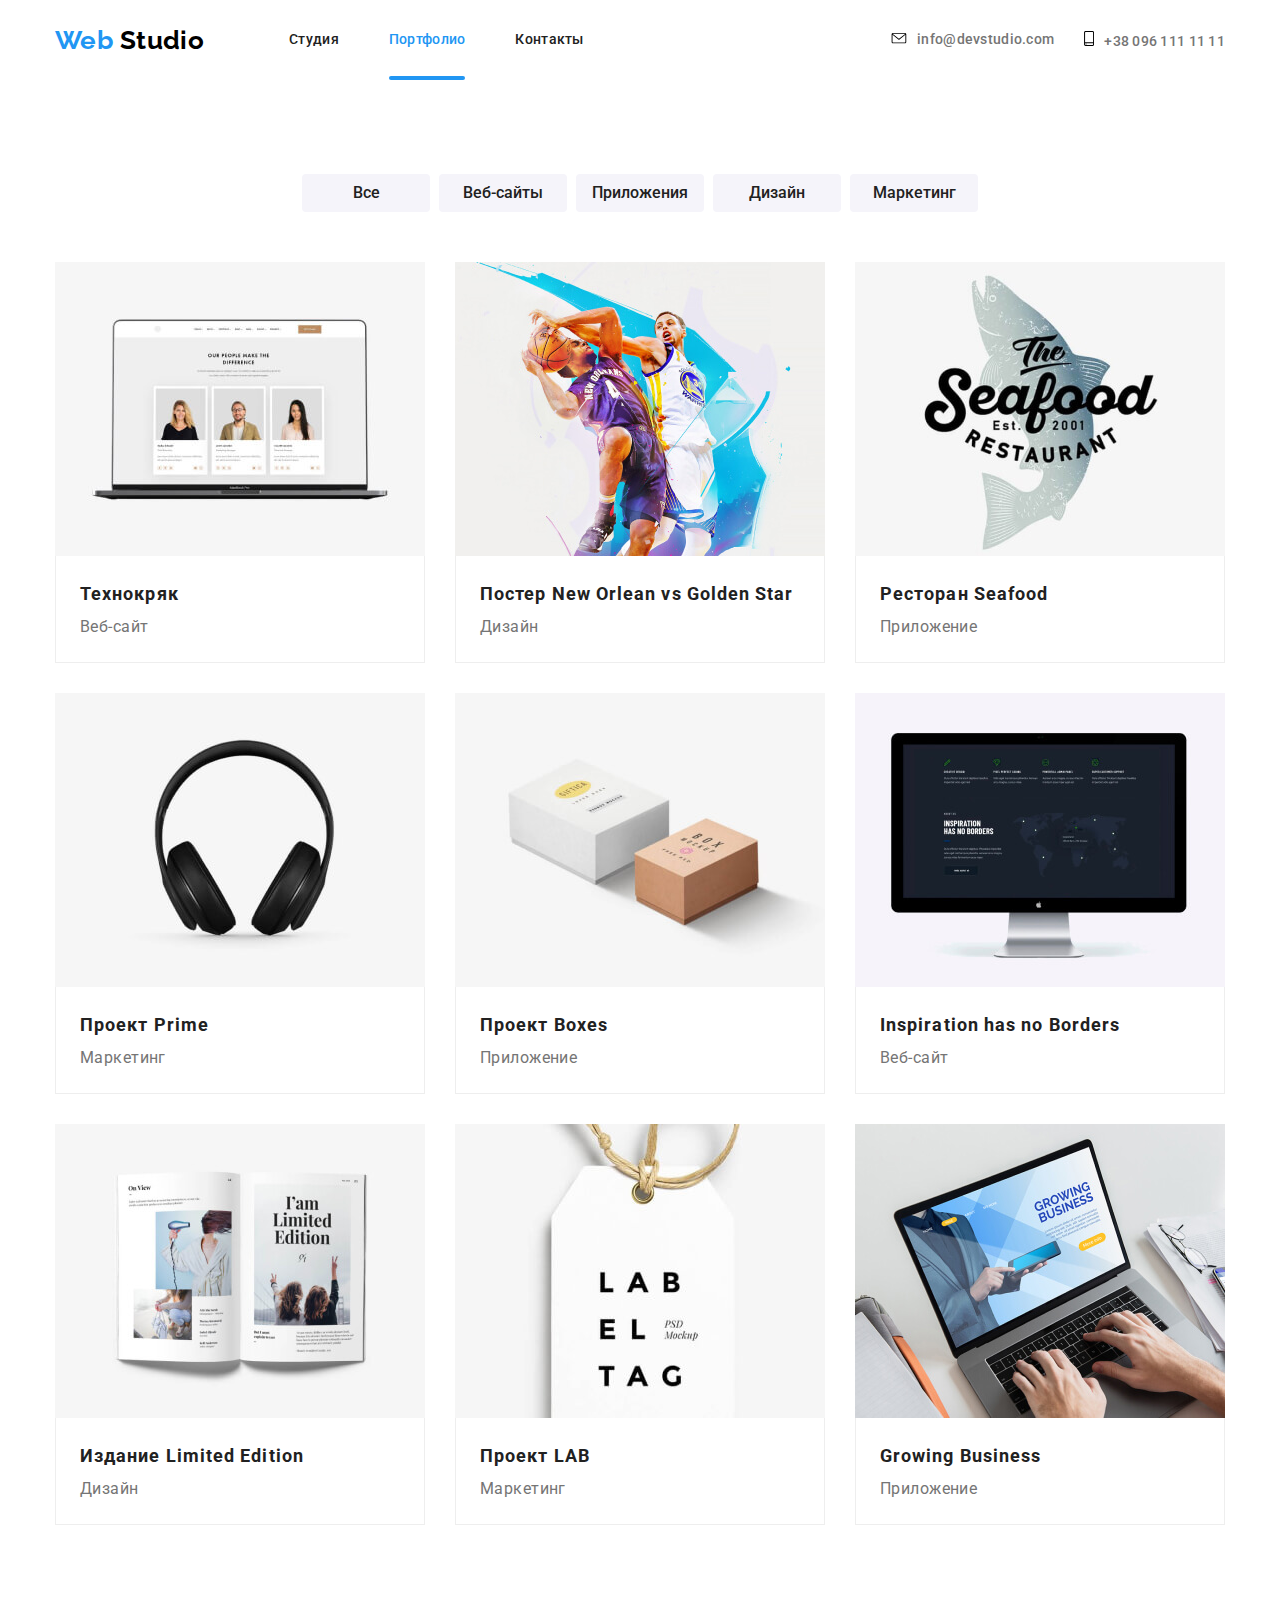
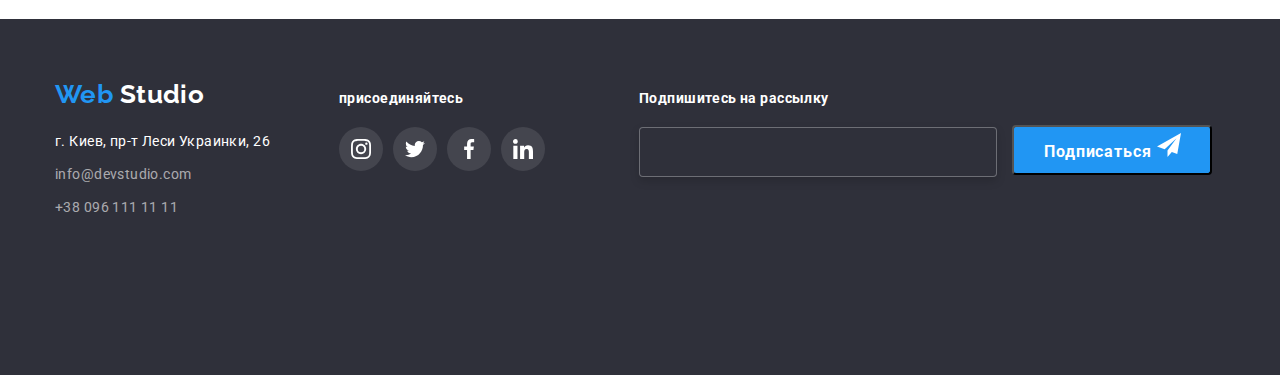
==== portfolio.html @ 2bcef145 "Добавлено полчеркивание гл страницы" ====
<!DOCTYPE html>
<html lang="ru">
  <head>
    <meta charset="UTF-8" />
    <meta name="viewport" content="width=device-width, initial-scale=1.0" />
    <title>Web studio</title>
    <link href="https://fonts.googleapis.com/css2?family=Raleway:wght@700&family=Roboto:wght@400;500;700&display=swap"
      rel="stylesheet">
    <link rel="stylesheet" href="./css/normalize.css">
    <link rel="stylesheet" href="./css/styles.css">
  </head>
  <body>
    <header class="header">
      <div class="container">
        <nav class="navigation">
          <a class="logo-main link" href="./index.html">
            <span class="logo-web">Web</span> Studio
          </a>
          <ul class="site-nav"> 
            <li class="site-nav-list">
              <a class="site-nav-link link" href="index.html">Студия</a>
            </li>
            <li class="site-nav-list">
              <a class="site-nav-link link current" href="">Портфолио</a>
            </li>
            <li class="site-nav-list">
              <a class="site-nav-link link" href="">Контакты</a>
            </li> 
          </ul>
        </nav>
        <ul class="contacts">
          <li class="contacts-list">
              <a class="link" href="mailto:info@devstudio.com">
                <svg class="contacts-list-svg" width="16" height="11">
                  <use href="./images/sprite.svg#mail">
                  </use>
                </svg>info@devstudio.com</a>
          </li>
          <li class="contacts-list">
            <a class="link" href="tel:+380961111111">
              <svg class="contacts-list-svg" width="10" height="15">
                <use href="./images/sprite.svg#smartphone">
                </use>
              </svg>+38 096 111 11 11</a>
          </li>
        </ul>
      </div>
    </header>


<main>
     <section>
         <div class="container">
          <h1 hidden>Портфолио</h1>
          <ul class="filter-list">
              <li>
                <button type="button" class="btn">Все</button>
             </li>
              <li>
                <button type="button" class="btn">Веб-сайты</button>
             </li>
              <li>
                <button type="button" class="btn">Приложения</button>
             </li>
              <li>
                <button type="button" class="btn">Дизайн</button>
             </li>
              <li>
                <button type="button" class="btn">Маркетинг</button>
             </li>
          </ul>
 
          <ul class="portfolio">
              <li class="portfolio-list">
                  <a class="link" href="">
                      <img src="./images/portfolio/people1.jpg" alt="люди">
                      <div class="border-conteiner">
                        <h2 class="portfolio-title">Технокряк</h2>
                      <p class="text">Веб-сайт</p>
                      </div>
                      <p hidden>Технокряк это современная площадка распространения коронавируса. Компании используют эту 
                          платформу для цифрового
                     шпионажа и атак на защищённые сервера конкурентов.
                     </p>
                  </a>
              </li>
              <li class="portfolio-list">
                  <a class="link" href=""><img src="./images/portfolio/sport2.jpg" alt="спорт">
                    <div class="border-conteiner">
                      <h2 class="portfolio-title">Постер New Orlean vs Golden Star</h2>
                      <p class="text">Дизайн</p>
                    </div>
                        <p hidden>Технокряк это современная площадка распространения коронавируса. Компании используют эту 
                          платформу для цифрового
                     шпионажа и атак на защищённые сервера конкурентов.
                     </p>
                 </a>
              </li>
              <li class="portfolio-list">
                  <a class="link" href=""><img src="./images/portfolio/logo_restoran3.jpg" alt="логотип ресторан">
                      <div class="border-conteiner">
                        <h2 class="portfolio-title">Ресторан Seafood</h2>
                      <p class="text">Приложение</p>
                      </div>
                      <p hidden>Технокряк это современная площадка распространения коронавируса. Компании используют эту 
                          платформу для цифрового
                     шпионажа и атак на защищённые сервера конкурентов.
                     </p>
                 </a>
              </li>
              <li class="portfolio-list">
                  <a class="link" href=""><img src="./images/portfolio/headphones4.jpg" alt="наушники">
                      <div class="border-conteiner">
                        <h2 class="portfolio-title">Проект Prime</h2>
                      <p class="text">Маркетинг</p>
                      </div>
                      <p hidden>Технокряк это современная площадка распространения коронавируса. Компании используют эту 
                          платформу для цифрового
                     шпионажа и атак на защищённые сервера конкурентов.
                     </p>
                 </a>
              </li>
              <li class="portfolio-list">
                  <a class="link" href=""><img src="./images/portfolio/box5.jpg" alt="коробка">
                      <div class="border-conteiner">
                        <h2 class="portfolio-title">Проект Boxes</h2>
                      <p class="text">Приложение</p>
                      </div>
                      <p hidden>Технокряк это современная площадка распространения коронавируса. Компании используют эту 
                          платформу для цифрового
                     шпионажа и атак на защищённые сервера конкурентов.
                     </p>
                 </a>
              </li>
              <li class="portfolio-list">
                  <a class="link" href=""><img src="./images/portfolio/monitor6.jpg" alt="монитор">
                     <div class="border-conteiner">
                      <h2 class="portfolio-title">Inspiration has no Borders</h2>
                      <p class="text">Веб-сайт</p>
                     </div>
                      <p hidden>Технокряк это современная площадка распространения коронавируса. Компании используют эту 
                          платформу для цифрового
                     шпионажа и атак на защищённые сервера конкурентов.
                     </p>
                 </a>
              </li>
              <li class="portfolio-list">
                  <a class="link" href=""><img src="./images/portfolio/book7.jpg" alt="книги">
                      <div class="border-conteiner">
                        <h2 class="portfolio-title">Издание Limited Edition</h2>
                      <p class="text">Дизайн</p>
                      </div>
                      <p hidden>Технокряк это современная площадка распространения коронавируса. Компании используют эту 
                          платформу для цифрового
                     шпионажа и атак на защищённые сервера конкурентов.
                     </p>
                 </a>
              </li>
              <li class="portfolio-list">
                  <a class="link" href=""><img src="./images/portfolio/project_lab8.jpg" alt="проект">
                      <div class="border-conteiner">
                        <h2 class="portfolio-title">Проект LAB</h2>
                      <p class="text">Маркетинг</p>
                      </div>
                      <p hidden>Технокряк это современная площадка распространения коронавируса. Компании используют эту 
                          платформу для цифрового
                     шпионажа и атак на защищённые сервера конкурентов.
                     </p>
                 </a>
              </li>
              <li class="portfolio-list">
                  <a class="link" href=""><img src="./images/portfolio/notebook9.jpg" alt="ноутбук">
                      <div class="border-conteiner">
                        <h2 class="portfolio-title">Growing Business</h2>
                      <p class="text">Приложение</p>
                      </div>
                      <p hidden>Технокряк это современная площадка распространения коронавируса. Компании используют эту 
                          платформу для цифрового
                     шпионажа и атак на защищённые сервера конкурентов.
                     </p>
                 </a>
              </li>
          </ul>
         </div>
     </section>
</main>

    <!-- Футер -->
    <footer class="footer">

      <div class="container">
        <div>
          <a class="logo-footer link" href="./index.html">
            <span class="logo-web">Web</span> 
            <span class="logo-studio"> Studio</span>
          </a>
          <ul class="address-list">
            <li class="address" >
              <a class="link" href="https://goo.gl/maps/SWiXS9RrNfBvQdv68">г. Киев, пр-т Леси Украинки, 26</a>
            </li>
            <li class="mail">
              <a class="link" href="mailto:info@devstudio.com">info@devstudio.com</a>
            </li>
            <li class="tel">
              <a class="link" href="tel:+380961111111">+38 096 111 11 11</a>
            </li>
          </ul>
        </div>
      
  
        <div class="footer-social">
          <b class="subtitle">присоединяйтесь</b>
          <ul class="footer-social-list">
            <li>
              <a class="footer-social-link link" href="" aria-label="инстаграм">
                <svg class="social-list-item-svg-footer" width="20" height="20">
                  <use href="./images/sprite.svg#instagram">
                  </use>
                </svg>
              </a>
            </li>
            <li>
              <a class="footer-social-link link" href="" aria-label="твиттер">
                <svg class="social-list-item-svg-footer" width="20" height="20">
                  <use href="./images/sprite.svg#twitter">
                  </use>
                </svg>
              </a>
            </li>
            <li>
              <a class="footer-social-link link" href="" aria-label="фейсбук">
                <svg class="social-list-item-svg-footer" width="20" height="20">
                  <use href="./images/sprite.svg#facebook">
                  </use>
                </svg>
              </a>
            </li>
            <li>
              <a class="footer-social-link link" href="" aria-label="линкедин">
                <svg class="social-list-item-svg-footer" width="20" height="20">
                  <use href="./images/sprite.svg#linkedin">
                  </use>
                </svg>
              </a>
            </li>
          </ul>
        </div>
        <div>
          <b class="subtitle">Подпишитесь на рассылку</b> <br>
          <input class="input-mail" type="text">
          <button type="button" class="button-title button">Подписаться
            <svg  width="24" height="24"  >
              <use href="./images/sprite.svg#icon-send">
              </use>
            </svg>
          </button>
        </div>
      </div>
    </footer>
</body>

</html>
---- css/styles.css ----
/* цвет заголов текста #212121 */
/* основной цвет текста белый #FFFFFF  */
/* цвет основного текста #757575 */
/* акцент #2196F3*/
/* цвет логотипа #000000 */

:root {
    --main-font:"Roboto", sans-serif;
    --secondary-font:"Raleway", sans-serif;
    --primary-text-color: #757575;
    --title-text-color: #212121;
    --primary-white-color: #ffffff;
    --accent-color: #2196F3;
    --logo-color: #000000;
}

html {
    box-sizing: border-box;
  }
  
  *,
  *::before,
  *::after {
    box-sizing: inherit;
    margin: 0;
    padding: 0;
  }

  h1 {
    margin: 0;
  }
  
  img {
    display: block;
    padding: 0;
  }

.link {
    text-decoration: none;
    display: block;
}

ul{
    list-style-type: none;
}

body {
    color: var(--primary-text-color);
    background-color: var(--primary-white-color);
    font-family: var(--main-font);
    letter-spacing: 0.03em;
    font-size: 14px;
    line-height: 1.14;
}

.container {
    width: 1200px;
    padding-left: 15px;
    padding-right: 15px;
    margin-left: auto;
    margin-right: auto;
}

/* Логотип */ 

.header .container {
    display: flex;
    align-items: center;
}

.logo-main {
    margin-right: 85px;
    padding-top: 25px;
    padding-bottom: 24px;

    color: var(--logo-color);
    font-family: var(--secondary-font);
    font-weight: 700;
    font-size: 26px;
    line-height: 1.2;
}
    

.logo-web {
    color: var(--accent-color);
}

/* Навигация */

.site-nav-list .current {
    color: var(--accent-color);
}

.current::after{
    display: block;
    margin-top: 28px;
    content: "";
    width: 100%;
    height: 4px;
    background: #2196F3;
    border-radius: 2px;
}


.navigation {
    display: flex;
}

.site-nav {
    display: flex;
}

.site-nav-list:not(:last-child) {
    margin-right: 50px;
}

.site-nav-link {
    padding-top: 32px;
    /* padding-bottom: 32px; */

    color: var(--title-text-color);
    font-weight: 500;
    letter-spacing: 0.02em;
}

.site-nav-link:hover,
.site-nav-link:focus {
  color: var(--accent-color);
}

/* КОНТАКТЫ */

.contacts {
    display: flex;
    margin-left: auto;
} 

.contacts-list {
    display: flex;
    justify-content:center;
    align-items: center;
}

.contacts-list-svg {
    margin-right: 10px;
}

.contacts-list:not(:last-child) {
    margin-right: 30px;
}

.contacts .link {
    color: var(--primary-text-color);
    font-weight: 500;
    letter-spacing: 0.02em;
}

.contacts .link:hover {
    color: var(--accent-color);
}

.contacts-list .link:hover .contacts-list-svg,
.contacts-list .link:focus .contacts-list-svg {
    fill: var(--accent-color);
}

/*   СЕКЦИИ HERO*/

.hero-section {
    margin-right: auto;
    margin-left: auto;
    max-width: 1600px;
    height: 600px;
    background-color: grey;
    background-image: linear-gradient(
      rgba(47, 48, 58, 0.8),
      rgba(47, 48, 58, 0.8)
    ),
    url('../images/hero/Hero_img.jpg');
    background-repeat: no-repeat;
    background-position: center;
}

.hero {
    margin-bottom: 30px;
    padding-top: 200px;

    font-weight: 900;
    font-size: 44px;
    line-height: 1.36;
    text-align: center;
    letter-spacing: 0.06em;
    color: var(--primary-white-color);
}

.button {
    margin-bottom: 200px; 

    color: var(--primary-white-color);
    background-color: var(--accent-color);
    font-weight: 700;
    font-size: 16px;
    line-height: 1.87;
    text-align: center;
    letter-spacing: 0.06em;
    border-radius: 4px;
    width: 200px;
    height: 50px;
}

.hero-section .container {
    text-align: center; 
}


/*   СЕКЦИЯ О НАС */

.about-us-list {
    display: flex;
    padding-top: 94px;
}

.about-us-list-item:not(:last-child) {
    margin-right: 30px;
}

.about-us-img {
    padding-top: 25px;
    padding-right: 100px;
    padding-bottom: 25px;
    padding-left: 100px;

    border-radius: 4px;
    background-color: #F5F4FA;
}

.about-us-title {
    margin-top: 30px;
    color: var(--title-text-color);
    font-weight: 700;
}

.about-us-text {
    margin-top: 10px;
    line-height: 1.71;
    color: var(--primary-text-color);
}

/*  СЕКЦИЯ ЧЕМ МЫ ЗАНИМАЕМСЯ (работа)*/

.work-list {
    display: flex;
    margin-top: 50px;
    padding-bottom: 94px;
}

.title {
    padding-top: 94px;

    color: var(--title-text-color);
    font-weight: 700;
    font-size: 36px;
    line-height: 1.16;
    text-align: center;
}

.work-list-item:not(:last-child) {
    margin-right: 30px;
}

.work-item {
    width: 370px;
    height: 70px;

    color: var(--primary-white-color);
    background-color: rgba(47, 48, 58, 0.8);;
    font-weight: 700;
    text-align: center;
    letter-spacing: 0.03em;
}

/*  Наша команда  */

.team {
    background: #F5F4FA;
}

.team-list {
    display: flex;
    margin-top: 50px;
    padding-bottom: 94px;
}

.team-border {
    overflow: hidden;
    box-shadow: 0px 2px 1px rgba(0, 0, 0, 0.2), 0px 1px 1px rgba(0, 0, 0, 0.14), 0px 1px 3px rgba(0, 0, 0, 0.12);
    border-radius: 0px 0px 4px 4px;
}

.social-list {
    display: flex;
    margin-top: 16px;
    padding-bottom: 24px;
    justify-content: center;
}
.social-list li {
    margin-right: 10px;
}

.social-list-item {
    display: flex;
    justify-content: center;
    align-items: center;
    width: 44px;
    height: 44px;
    border-radius: 50%;
    background-color: #fff;
}

.social-list-item:hover {
    background-color: var(--accent-color);
}

.social-list-item:hover .social-list-item-svg,
.social-list-item:focus .social-list-item-svg {
    fill: var(--primary-white-color);
}

.social-list-item-svg {
    fill: #AFB1B8;
}

.team-list li {
    background-color: #ffffff;
}

.team-list-card:not(:last-child) {
    margin-right: 30px;
}

.team-list-header {
    margin-top: 30px;

    font-weight: 500;
    font-size: 16px;
    line-height: 1.18;
    text-align: center;
}

.team-list-item {
    margin-top: 10px;

    color: var(--primary-text-color);
    font-size: 16px;
    line-height: 1.18;
    text-align: center;
}

/*  Постоянные клиенты */

.company-list {
    display: flex;
    margin-top: 50px;
    padding-bottom: 94px;
    justify-content: center;
}
.company-list-item .link {
    display: flex;
    justify-content: center;
    align-items: center;
    width: 170px;
    height: 90px;
    border: solid #afb1b8 1px;
    border-radius: 4px;
}

.company-list-item .link:hover {
    border: Solid #2196F3 1px;
}

.company-list-item .link:hover .social-list-item-svg {
    fill: var(--accent-color);
  
}

.company-list-item:not(:last-child) {
    margin-right: 30px;
}

/* Футер */

.footer {
    background-color: #2F303A;
}

.logo-footer {
    padding-top: 60px;

    color: var(--logo-color);
    font-family: var(--secondary-font);
    font-weight: 700;
    font-size: 26px;
    line-height: 1.2;
}

.footer .container {
    display: flex;
    align-items: baseline;
}
 
.logo-studio {
    color: var(--primary-white-color);
}

.address-list {
    margin-top: 20px;
    margin-right: 69px;
    padding-bottom: 60px;
}

.address .link {
    color: var(--primary-white-color);
    line-height: 1.71;
}
.mail,
.tel {
    margin-top: 9px;
}

.mail .link,
.tel .link {
    color: rgba(255, 255, 255, 0.6);
    line-height: 1.71;
}

.subtitle {
    color: var(--primary-white-color);
    font-weight: 700;
}

..mail {
    margin-top: 9px;
}

.social-list-item-svg-footer {
    fill: var(--primary-white-color);
}

.footer-social-list  {
    display: flex;
    margin-top: 20px;
    margin-right: 94px;
}

.footer-social-link {
    display: flex;
    justify-content: center;
    align-items: center;
    width: 44px;
    height: 44px;
    border-radius: 50%;
    background-color: rgba(255, 255, 255, 0.1);
}

.footer-social-link:hover {
    background-color: var(--accent-color);
}

.footer-social-list li:not(:last-child) {
    margin-right: 10px;
}
.input-mail {
    margin-top: 20px;
    margin-right: 12px;
    width: 358px;
   height: 50px;
   border: 1px solid rgba(255, 255, 255, 0.3);
   box-sizing: border-box;
   filter: drop-shadow(0px 4px 4px rgba(0, 0, 0, 0.15));
   border-radius: 4px;
   background-color: #2F303A;;
   }
   
   .button-title {
       width: 200px;
       height: 50px;
   }

/*  Вкладка  Портфолио */
/*  Фильтр */

.filter-list {
    display: flex;
    padding-top: 94px;
    justify-content: center;
}

.filter-list li:not(:last-child) {
    margin-right: 9px;
}
.btn {
    width: 128px;
    height: 38px;
    color: var(--title-text-color);
    border-color: transparent;
    font-weight: 500;
    font-size: 16px;
    line-height: 1.62;
    text-align: center;
    background: #F5F4FA;
    border-radius: 4px;
    cursor: pointer;
}
.btn:hover {
    background: var(--accent-color);
}

/*  Список Примеры */

.portfolio {
    display: flex;
    flex-wrap: wrap;
    margin-top: 50px;
    padding-bottom: 94px;
}

.portfolio-title {
    /* margin-top: 20px; */

    color: var(--title-text-color);
    font-weight: 700;
    font-size: 18px;
    line-height: 2.0;
    letter-spacing: 0.06em;
 }
 .portfolio-list {
    width: 370px;
 }

 .portfolio-list:not(:nth-child(3n)) {
     margin-right: 30px;
 }

 .portfolio-list:not(:nth-last-child(-n + 3)) {
    margin-bottom: 30px;
}

 .portfolio-list .text {
    /* margin-top: 4px;
    margin-bottom: 20px; */

    color: var(--primary-text-color);
    font-size: 16px;
    line-height: 1.87;
 }

 .portfolio-list .link:hover,
 .portfolio-list .link:focus {
    box-shadow: 1px 4px 6px rgba(0, 0, 0, 0.16), 0px 4px 4px rgba(0, 0, 0, 0.06), 0px 1px 1px rgba(0, 0, 0, 0.12);
    cursor: pointer;
 }

 .border-conteiner {
    padding: 20px 24px;
    border-left: 1px solid #EEEEEE;
    border-right: 1px solid #EEEEEE;
    border-bottom: 1px solid #EEEEEE;
 }
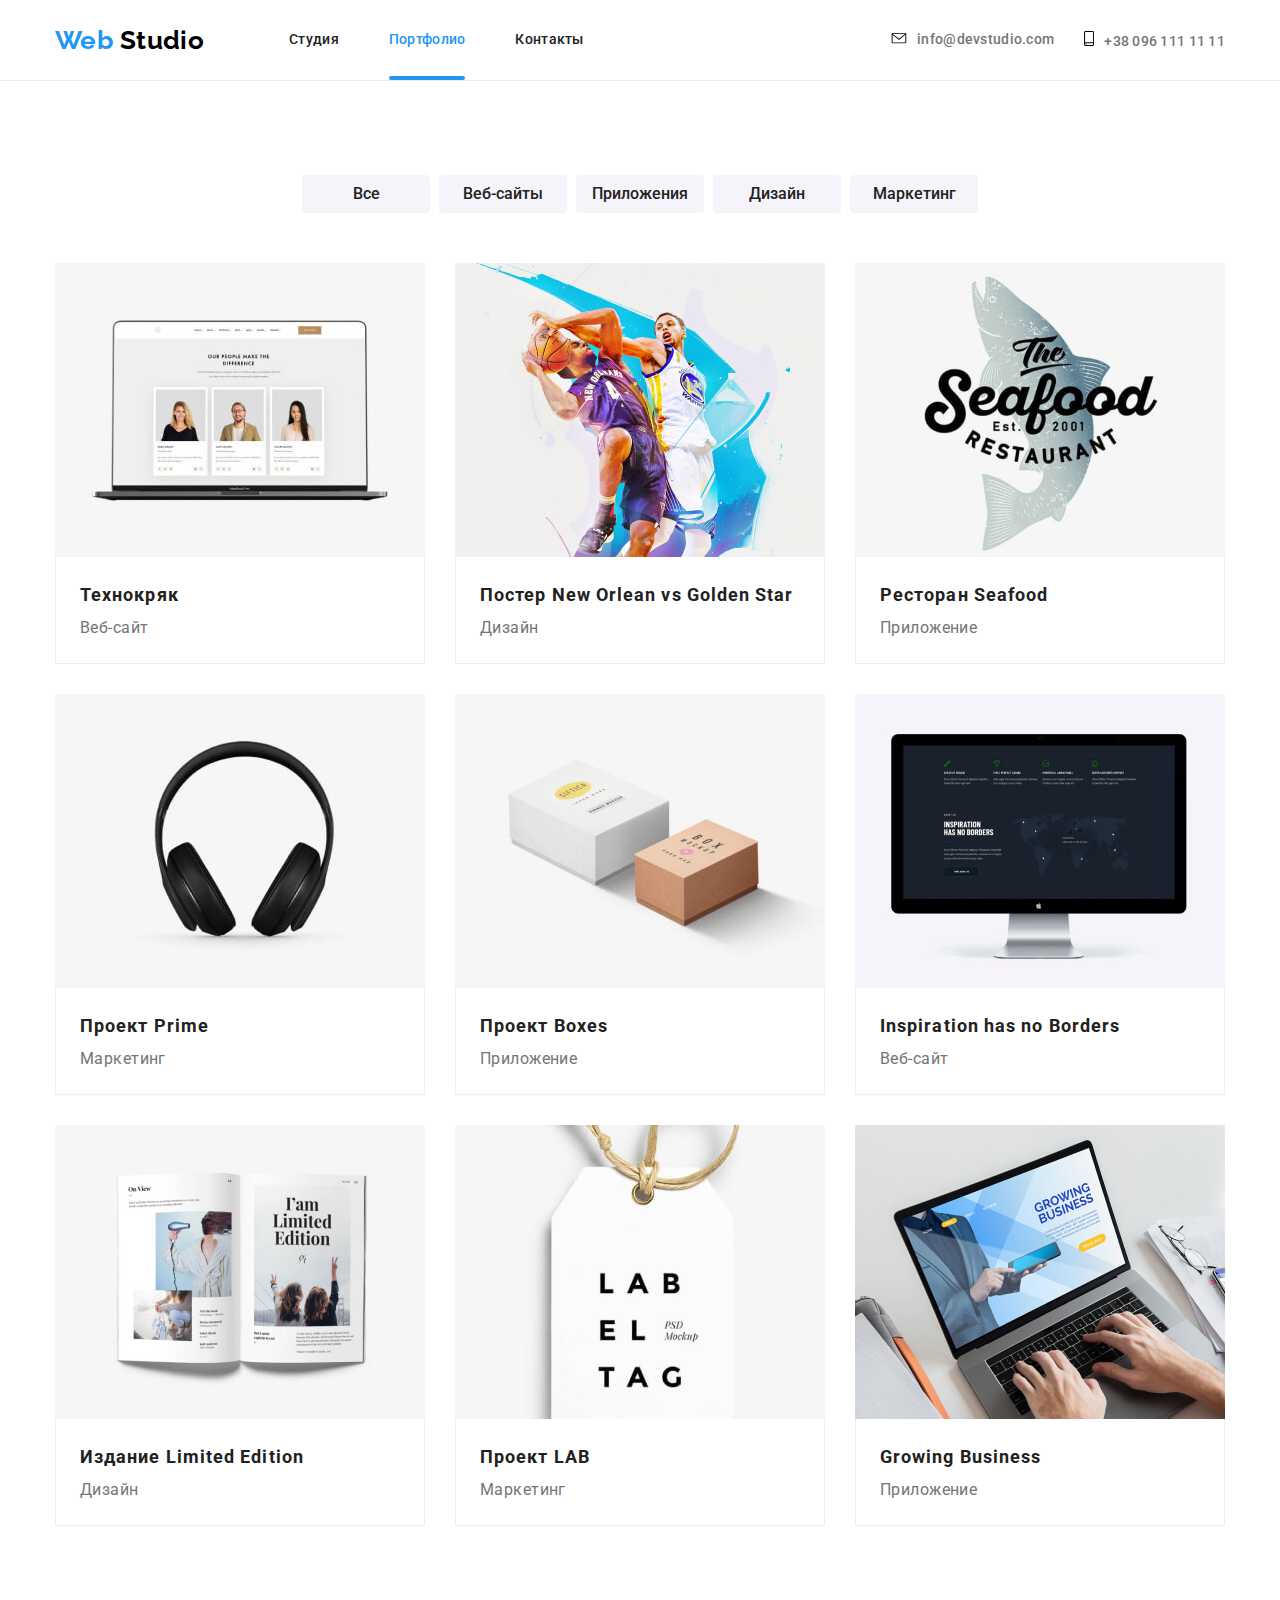
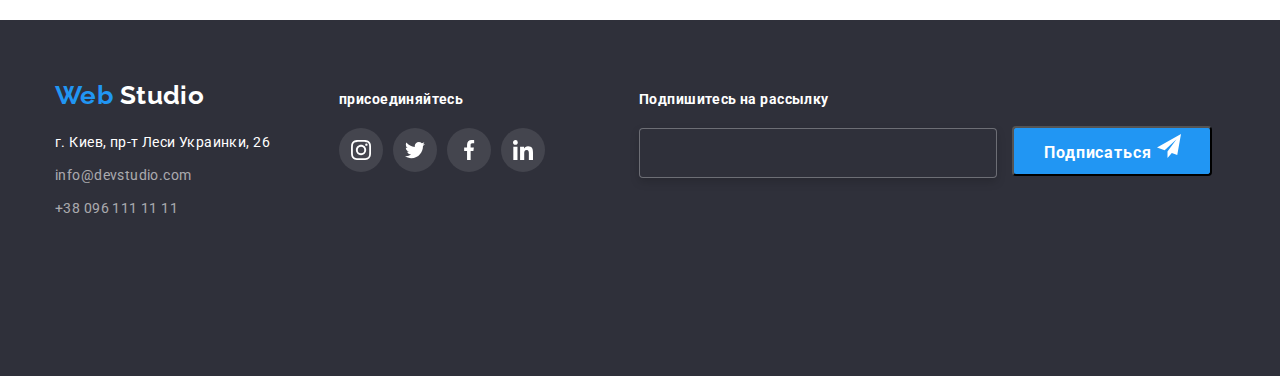
==== commit 9df517d9: "Оверлей на портфолио" ====
--- a/portfolio.html
+++ b/portfolio.html
@@ -8,6 +8,10 @@
       rel="stylesheet">
     <link rel="stylesheet" href="./css/normalize.css">
     <link rel="stylesheet" href="./css/styles.css">
+    <link
+    rel="stylesheet"
+    href="https://cdnjs.cloudflare.com/ajax/libs/animate.css/4.0.0/animate.min.css"
+  />
   </head>
   <body>
     <header class="header">
@@ -73,112 +77,138 @@
           <ul class="portfolio">
               <li class="portfolio-list">
                   <a class="link" href="">
-                      <img src="./images/portfolio/people1.jpg" alt="люди">
-                      <div class="border-conteiner">
+                    <div class="portfolio-wrapper" >
+                      <img src="./images/portfolio/people1.jpg" alt="люди" width="370" height="294">
+                      <p class="overlay">Технокряк это современная площадка распространения коронавируса. Компании используют эту 
+                       платформу для цифрового
+                  шпионажа и атак на защищённые сервера конкурентов.
+                  </p>
+                    </div>
+                     <div class="border-conteiner">
                         <h2 class="portfolio-title">Технокряк</h2>
                       <p class="text">Веб-сайт</p>
                       </div>
-                      <p hidden>Технокряк это современная площадка распространения коронавируса. Компании используют эту 
-                          платформу для цифрового
-                     шпионажа и атак на защищённые сервера конкурентов.
-                     </p>
-                  </a>
-              </li>
-              <li class="portfolio-list">
-                  <a class="link" href=""><img src="./images/portfolio/sport2.jpg" alt="спорт">
-                    <div class="border-conteiner">
+                       </a>
+              </li>
+              <li class="portfolio-list">
+                  <a class="link" href="">
+                    <div class="portfolio-wrapper" >
+                      <img src="./images/portfolio/sport2.jpg" alt="спорт" width="370" height="294">
+                      <p class="overlay">Технокряк это современная площадка распространения коронавируса. Компании используют эту 
+                       платформу для цифрового
+                  шпионажа и атак на защищённые сервера конкурентов.
+                  </p>
+                    </div>
+                   <div class="border-conteiner">
                       <h2 class="portfolio-title">Постер New Orlean vs Golden Star</h2>
                       <p class="text">Дизайн</p>
                     </div>
-                        <p hidden>Технокряк это современная площадка распространения коронавируса. Компании используют эту 
-                          платформу для цифрового
-                     шпионажа и атак на защищённые сервера конкурентов.
-                     </p>
-                 </a>
-              </li>
-              <li class="portfolio-list">
-                  <a class="link" href=""><img src="./images/portfolio/logo_restoran3.jpg" alt="логотип ресторан">
+                   </a>
+              </li>
+              <li class="portfolio-list">
+                  <a class="link" href="">
+                    <div class="portfolio-wrapper" >
+                      <img src="./images/portfolio/logo_restoran3.jpg" alt="логотип ресторан" width="370" height="294">
+                      <p class="overlay">Технокряк это современная площадка распространения коронавируса. Компании используют эту 
+                       платформу для цифрового
+                  шпионажа и атак на защищённые сервера конкурентов.
+                  </p>
+                </div>
                       <div class="border-conteiner">
                         <h2 class="portfolio-title">Ресторан Seafood</h2>
                       <p class="text">Приложение</p>
                       </div>
-                      <p hidden>Технокряк это современная площадка распространения коронавируса. Компании используют эту 
-                          платформу для цифрового
-                     шпионажа и атак на защищённые сервера конкурентов.
-                     </p>
-                 </a>
-              </li>
-              <li class="portfolio-list">
-                  <a class="link" href=""><img src="./images/portfolio/headphones4.jpg" alt="наушники">
+                      </a>
+              </li>
+              <li class="portfolio-list">
+                  <a class="link" href="">
+                    <div class="portfolio-wrapper" >
+                      <img src="./images/portfolio/headphones4.jpg" alt="наушники" width="370" height="294">
+                      <p class="overlay">Технокряк это современная площадка распространения коронавируса. Компании используют эту 
+                       платформу для цифрового
+                  шпионажа и атак на защищённые сервера конкурентов.
+                  </p>
+                </div>
                       <div class="border-conteiner">
                         <h2 class="portfolio-title">Проект Prime</h2>
                       <p class="text">Маркетинг</p>
                       </div>
-                      <p hidden>Технокряк это современная площадка распространения коронавируса. Компании используют эту 
-                          платформу для цифрового
-                     шпионажа и атак на защищённые сервера конкурентов.
-                     </p>
-                 </a>
-              </li>
-              <li class="portfolio-list">
-                  <a class="link" href=""><img src="./images/portfolio/box5.jpg" alt="коробка">
+                        </a>
+              </li>
+              <li class="portfolio-list">
+                  <a class="link" href="">
+                    <div class="portfolio-wrapper" >
+                      <img src="./images/portfolio/box5.jpg" alt="коробка" width="370" height="294">
+                      <p class="overlay">Технокряк это современная площадка распространения коронавируса. Компании используют эту 
+                       платформу для цифрового
+                  шпионажа и атак на защищённые сервера конкурентов.
+                  </p>
+                </div>
                       <div class="border-conteiner">
                         <h2 class="portfolio-title">Проект Boxes</h2>
                       <p class="text">Приложение</p>
                       </div>
-                      <p hidden>Технокряк это современная площадка распространения коронавируса. Компании используют эту 
-                          платформу для цифрового
-                     шпионажа и атак на защищённые сервера конкурентов.
-                     </p>
-                 </a>
-              </li>
-              <li class="portfolio-list">
-                  <a class="link" href=""><img src="./images/portfolio/monitor6.jpg" alt="монитор">
-                     <div class="border-conteiner">
+                       </a>
+              </li>
+              <li class="portfolio-list">
+                  <a class="link" href="">
+                    <div class="portfolio-wrapper" >
+                      <img src="./images/portfolio/monitor6.jpg" alt="монитор" width="370" height="294">
+                      <p class="overlay">Технокряк это современная площадка распространения коронавируса. Компании используют эту 
+                       платформу для цифрового
+                  шпионажа и атак на защищённые сервера конкурентов.
+                  </p>
+                </div>
+                    <div class="border-conteiner">
                       <h2 class="portfolio-title">Inspiration has no Borders</h2>
                       <p class="text">Веб-сайт</p>
                      </div>
-                      <p hidden>Технокряк это современная площадка распространения коронавируса. Компании используют эту 
-                          платформу для цифрового
-                     шпионажа и атак на защищённые сервера конкурентов.
-                     </p>
-                 </a>
-              </li>
-              <li class="portfolio-list">
-                  <a class="link" href=""><img src="./images/portfolio/book7.jpg" alt="книги">
-                      <div class="border-conteiner">
+                      </a>
+              </li>
+              <li class="portfolio-list">
+                  <a class="link" href="">
+                    <div class="portfolio-wrapper" >
+                      <img src="./images/portfolio/book7.jpg" alt="книги" width="370" height="294">
+                      <p class="overlay">Технокряк это современная площадка распространения коронавируса. Компании используют эту 
+                       платформу для цифрового
+                  шпионажа и атак на защищённые сервера конкурентов.
+                  </p>
+                </div>
+                    <div class="border-conteiner">
                         <h2 class="portfolio-title">Издание Limited Edition</h2>
                       <p class="text">Дизайн</p>
                       </div>
-                      <p hidden>Технокряк это современная площадка распространения коронавируса. Компании используют эту 
-                          платформу для цифрового
-                     шпионажа и атак на защищённые сервера конкурентов.
-                     </p>
-                 </a>
-              </li>
-              <li class="portfolio-list">
-                  <a class="link" href=""><img src="./images/portfolio/project_lab8.jpg" alt="проект">
-                      <div class="border-conteiner">
+                       </a>
+              </li>
+              <li class="portfolio-list">
+                  <a class="link" href="">
+                    <div class="portfolio-wrapper" >
+                      <img src="./images/portfolio/project_lab8.jpg" alt="проект" width="370" height="294">
+                      <p class="overlay">Технокряк это современная площадка распространения коронавируса. Компании используют эту 
+                       платформу для цифрового
+                  шпионажа и атак на защищённые сервера конкурентов.
+                  </p>
+                </div>
+                    <div class="border-conteiner">
                         <h2 class="portfolio-title">Проект LAB</h2>
                       <p class="text">Маркетинг</p>
                       </div>
-                      <p hidden>Технокряк это современная площадка распространения коронавируса. Компании используют эту 
-                          платформу для цифрового
-                     шпионажа и атак на защищённые сервера конкурентов.
-                     </p>
-                 </a>
-              </li>
-              <li class="portfolio-list">
-                  <a class="link" href=""><img src="./images/portfolio/notebook9.jpg" alt="ноутбук">
-                      <div class="border-conteiner">
+                      </a>
+              </li>
+              <li class="portfolio-list">
+                  <a class="link" href="">
+                    <div class="portfolio-wrapper" >
+                      <img src="./images/portfolio/notebook9.jpg" alt="ноутбук" width="370" height="294">
+                      <p class="overlay">Технокряк это современная площадка распространения коронавируса. Компании используют эту 
+                       платформу для цифрового
+                  шпионажа и атак на защищённые сервера конкурентов.
+                  </p>
+                </div>
+                    <div class="border-conteiner">
                         <h2 class="portfolio-title">Growing Business</h2>
                       <p class="text">Приложение</p>
                       </div>
-                      <p hidden>Технокряк это современная площадка распространения коронавируса. Компании используют эту 
-                          платформу для цифрового
-                     шпионажа и атак на защищённые сервера конкурентов.
-                     </p>
-                 </a>
+                      </a>
               </li>
           </ul>
          </div>
--- a/css/styles.css
+++ b/css/styles.css
@@ -32,7 +32,7 @@
   
   img {
     display: block;
-    padding: 0;
+    padding: 0 0;
   }
 
 .link {
@@ -63,6 +63,10 @@
 
 /* Логотип */ 
 
+.header {
+    border-bottom: 1px solid #ECECEC;
+}
+
 .header .container {
     display: flex;
     align-items: center;
@@ -92,8 +96,12 @@
 }
 
 .current::after{
+    position: absolute;
+    left: 0;
+    bottom: 0;
+
     display: block;
-    margin-top: 28px;
+    /* margin-top: 28px; */
     content: "";
     width: 100%;
     height: 4px;
@@ -115,8 +123,9 @@
 }
 
 .site-nav-link {
+    position: relative;
     padding-top: 32px;
-    /* padding-bottom: 32px; */
+    padding-bottom: 32px;
 
     color: var(--title-text-color);
     font-weight: 500;
@@ -143,6 +152,7 @@
 
 .contacts-list-svg {
     margin-right: 10px;
+    transition: fill 250ms cubic-bezier(0.4, 0, 0.2, 1);
 }
 
 .contacts-list:not(:last-child) {
@@ -150,12 +160,14 @@
 }
 
 .contacts .link {
+    transition: color 250ms cubic-bezier(0.4, 0, 0.2, 1);
     color: var(--primary-text-color);
     font-weight: 500;
     letter-spacing: 0.02em;
 }
 
-.contacts .link:hover {
+.contacts .link:hover,
+.contacts .link:focus {
     color: var(--accent-color);
 }
 
@@ -263,19 +275,34 @@
     line-height: 1.16;
     text-align: center;
 }
+.work-list-item {
+    position: relative;
+
+    text-align: center;
+}
 
 .work-list-item:not(:last-child) {
     margin-right: 30px;
 }
 
+.work-discription {
+    position: relative; 
+   }
+
 .work-item {
+    position: absolute;
+    left: 0;
+    bottom: 0;
     width: 370px;
     height: 70px;
+    display: flex;
+    justify-content: center;
 
     color: var(--primary-white-color);
     background-color: rgba(47, 48, 58, 0.8);;
     font-weight: 700;
-    text-align: center;
+    
+    align-items: center;
     letter-spacing: 0.03em;
 }
 
@@ -315,6 +342,8 @@
     height: 44px;
     border-radius: 50%;
     background-color: #fff;
+
+    transition: background-color 250ms cubic-bezier(0.4, 0, 0.2, 1);
 }
 
 .social-list-item:hover {
@@ -328,6 +357,8 @@
 
 .social-list-item-svg {
     fill: #AFB1B8;
+
+    transition: fill 250ms cubic-bezier(0.4, 0, 0.2, 1);
 }
 
 .team-list li {
@@ -372,16 +403,24 @@
     height: 90px;
     border: solid #afb1b8 1px;
     border-radius: 4px;
-}
-
-.company-list-item .link:hover {
+
+    transition: border 250ms cubic-bezier(0.4, 0, 0.2, 1);
+}
+
+.company-list-item .link:hover,
+.company-list-item .link:focus {
     border: Solid #2196F3 1px;
 }
 
-.company-list-item .link:hover .social-list-item-svg {
+.company-list-item .link:hover .social-list-item-svg,
+.company-list-item .link:focus .social-list-item-svg {
     fill: var(--accent-color);
-  
-}
+}
+
+.social-list-item-svg {
+    transition: fill 250ms cubic-bezier(0.4, 0, 0.2, 1);
+}
+
 
 .company-list-item:not(:last-child) {
     margin-right: 30px;
@@ -460,9 +499,12 @@
     height: 44px;
     border-radius: 50%;
     background-color: rgba(255, 255, 255, 0.1);
-}
-
-.footer-social-link:hover {
+
+    transition: background-color 250ms cubic-bezier(0.4, 0, 0.2, 1);
+}
+
+.footer-social-link:hover,
+.footer-social-link:focus {
     background-color: var(--accent-color);
 }
 
@@ -510,12 +552,53 @@
     background: #F5F4FA;
     border-radius: 4px;
     cursor: pointer;
-}
-.btn:hover {
+
+    transition: background-color 250ms cubic-bezier(0.4, 0, 0.2, 1);
+}
+.btn:hover,
+.btn:focus {
     background: var(--accent-color);
 }
 
 /*  Список Примеры */
+
+.portfolio-wrapper {
+    position: relative;
+}
+
+.overlay {
+    position: absolute;
+    top: 0;
+    left: 0;
+    width: 100%;
+    height: 100%;
+    padding-left: 24px;
+    padding-right: 24px;
+    padding-top: 63px;
+    padding-bottom: 63px;
+
+    background: rgba(33, 150, 243, 0.9);
+    font-size: 18px;
+    line-height: 1.56;
+    color: #FFFFFF;
+    
+    transform: translateY(100%);
+    opacity: 0;
+    transition: transform 250ms cubic-bezier(0.4, 0, 0.2, 1),
+    opacity 250ms cubic-bezier(0.4, 0, 0.2, 1);
+}
+
+.portfolio-list .link:hover .overlay,
+.portfolio-list .link:focus .overlay {
+    opacity: 1;
+    transform: translateY(0);
+}
+
+.portfolio-list .link:hover,
+ .portfolio-list .link:focus {
+    box-shadow: 1px 4px 6px rgba(0, 0, 0, 0.16), 0px 4px 4px rgba(0, 0, 0, 0.06), 0px 1px 1px rgba(0, 0, 0, 0.12);
+    cursor: pointer;
+ }
 
 .portfolio {
     display: flex;
@@ -525,8 +608,6 @@
 }
 
 .portfolio-title {
-    /* margin-top: 20px; */
-
     color: var(--title-text-color);
     font-weight: 700;
     font-size: 18px;
@@ -546,20 +627,12 @@
 }
 
  .portfolio-list .text {
-    /* margin-top: 4px;
-    margin-bottom: 20px; */
-
     color: var(--primary-text-color);
     font-size: 16px;
     line-height: 1.87;
  }
 
- .portfolio-list .link:hover,
- .portfolio-list .link:focus {
-    box-shadow: 1px 4px 6px rgba(0, 0, 0, 0.16), 0px 4px 4px rgba(0, 0, 0, 0.06), 0px 1px 1px rgba(0, 0, 0, 0.12);
-    cursor: pointer;
- }
-
+ 
  .border-conteiner {
     padding: 20px 24px;
     border-left: 1px solid #EEEEEE;
